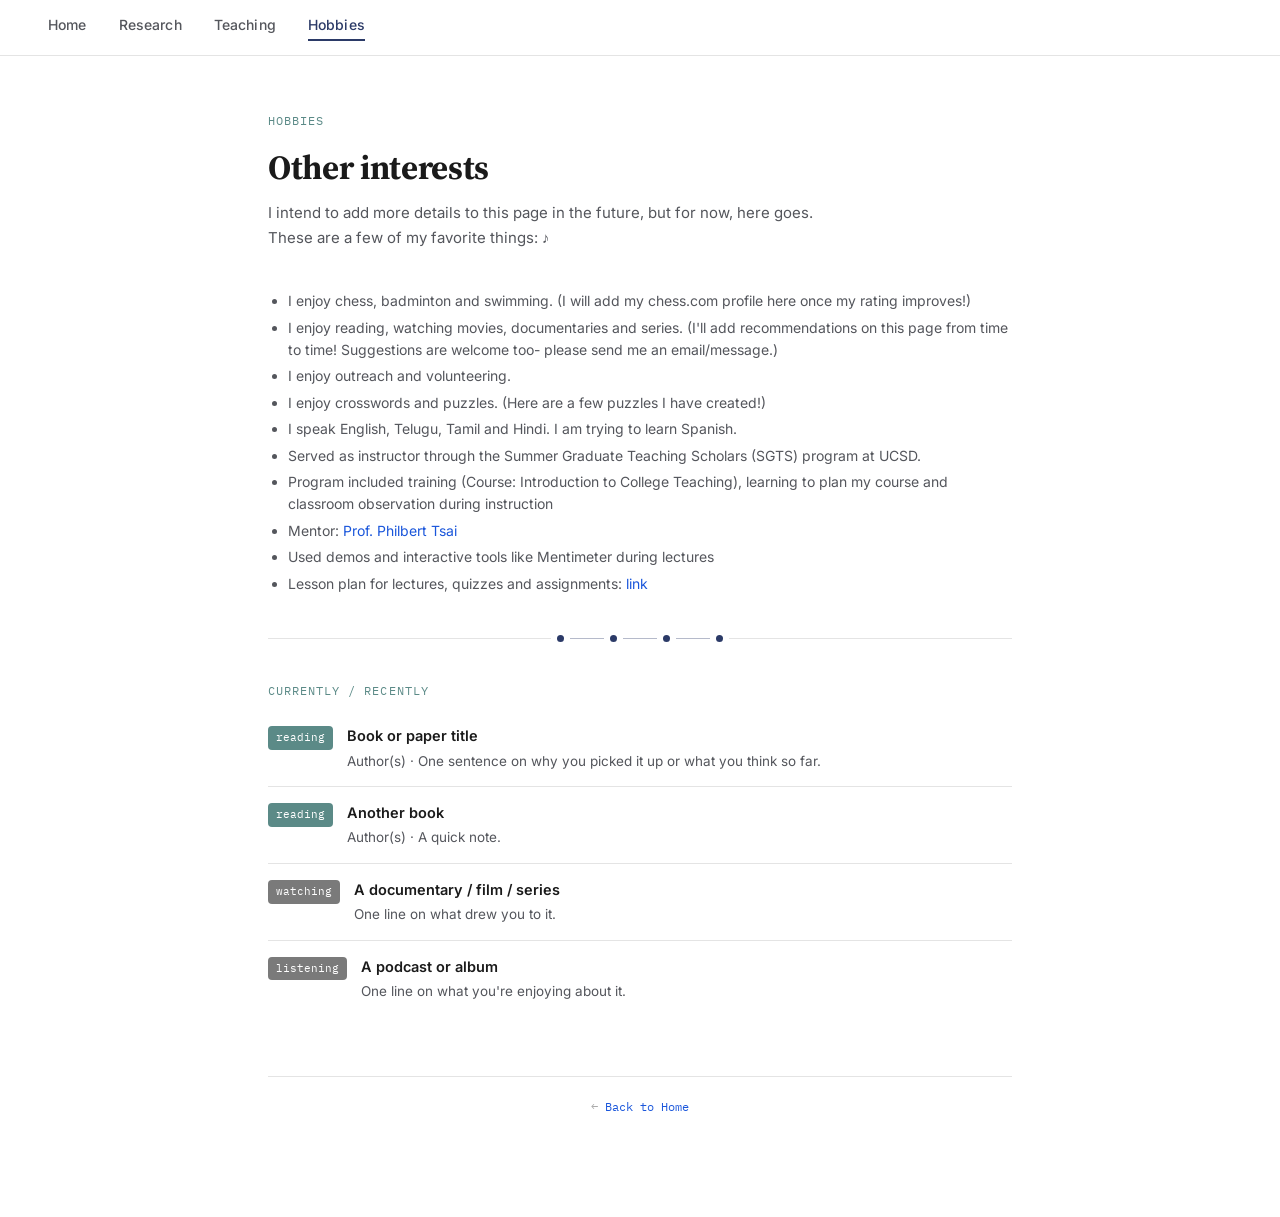
==== hobbies.html @ cababe29 "updated files" ====
<!DOCTYPE html>
<html lang="en">
<head>
<meta charset="UTF-8">
<meta name="viewport" content="width=device-width, initial-scale=1.0">
<title>Hobbies</title>
<link rel="preconnect" href="https://fonts.googleapis.com">
<link href="https://fonts.googleapis.com/css2?family=Source+Serif+4:opsz,wght@8..60,400;8..60,600;8..60,700&family=Inter:wght@400;500;600&family=IBM+Plex+Mono:wght@400;500&display=swap" rel="stylesheet">
<link rel="stylesheet" href="style.css">
<style>
  :root{
    --bg:#ffffff; --ink:#1a1a1a; --ink-soft:#54565c;
    --line:#e4e4e4; --accent:#2b3a67; --accent-soft:#5b8a87; --tag:#f4f5f8;
    --nav-h:56px;
  }
  *{box-sizing:border-box;margin:0;padding:0;}
  body{background:var(--bg);color:var(--ink);font-family:'Inter',sans-serif;line-height:1.6;}


  nav{height:var(--nav-h);border-bottom:1px solid var(--line);display:flex;align-items:center;
    justify-content:space-between;padding:0 48px;position:sticky;top:0;background:#fff;z-index:10;}
  .nav-brand{font-family:'IBM Plex Mono',monospace;font-size:13px;letter-spacing:.05em;color:var(--ink);font-weight:500;}
  .nav-links{display:flex;gap:32px;}
  .nav-links a{font-size:14px;font-weight:500;color:var(--ink-soft);letter-spacing:.01em;
    padding-bottom:3px;border-bottom:2px solid transparent;transition:color .15s;}
  .nav-links a:hover,.nav-links a.active{color:var(--accent);border-bottom-color:var(--accent);}

  .wrap{max-width:800px;margin:0 auto;padding:56px 28px 100px;}

  .page-eyebrow{font-family:'IBM Plex Mono',monospace;font-size:11.5px;letter-spacing:.09em;
    text-transform:uppercase;color:var(--accent-soft);margin-bottom:10px;}
  h1{font-family:'Source Serif 4',serif;font-weight:700;font-size:34px;letter-spacing:-0.01em;margin-bottom:6px;}
  .page-intro{color:var(--ink-soft);font-size:15px;margin-bottom:40px;max-width:580px;line-height:1.65;}

  .lattice{display:flex;align-items:center;margin:40px 0;user-select:none;}
  .lattice .seg{flex:1;height:1px;background:var(--line);}
  .lattice .site{width:7px;height:7px;border-radius:50%;background:var(--accent);margin:0 6px;flex-shrink:0;}
  .lattice .bond{width:34px;height:1px;background:var(--accent);opacity:.35;}

  /* Hobby grid */
  .hobby-grid{display:grid;grid-template-columns:repeat(auto-fill,minmax(220px,1fr));gap:16px;margin-bottom:16px;}
  .hobby-card{
    border:1px solid var(--line);border-radius:8px;padding:20px 18px;
    background:#fff;transition:border-color .15s,background .15s;
  }
  .hobby-card:hover{border-color:var(--accent-soft);background:var(--tag);}
  .hobby-icon{font-size:26px;margin-bottom:10px;line-height:1;}
  .hobby-card h3{font-size:15px;font-weight:600;color:var(--ink);margin-bottom:5px;}
  .hobby-card p{font-size:13.5px;color:var(--ink-soft);margin:0;line-height:1.55;}

  /* Currently reading / watching */
  .shelf{margin-top:8px;}
  .shelf-item{
    display:flex;gap:14px;align-items:flex-start;
    border-bottom:1px solid var(--line);padding:14px 0;
  }
  .shelf-item:last-child{border-bottom:none;}
  .shelf-badge{
    font-family:'IBM Plex Mono',monospace;font-size:11px;color:#fff;
    background:var(--accent);padding:3px 8px;border-radius:4px;flex-shrink:0;margin-top:2px;
    white-space:nowrap;
  }
  .shelf-badge.reading{background:var(--accent-soft);}
  .shelf-item h4{font-size:14.5px;font-weight:600;color:var(--ink);margin-bottom:3px;}
  .shelf-item p{font-size:13.5px;color:var(--ink-soft);margin:0;}

  footer{margin-top:60px;padding-top:20px;border-top:1px solid var(--line);
    font-size:12px;color:#aaa;text-align:center;font-family:'IBM Plex Mono',monospace;}

  @media(max-width:600px){nav{padding:0 18px;}.nav-brand{display:none;}
    .wrap{padding:36px 18px 70px;}h1{font-size:26px;}}
</style>
</head>
<body>

<div id="nav-placeholder"></div>
<script>
  fetch('nav.html')
    .then(res => res.text())
    .then(html => {
      document.getElementById('nav-placeholder').innerHTML = html;
      const current = location.pathname.split('/').pop() || 'index.html';
      document.querySelectorAll('.nav-links a').forEach(a => {
        if (a.getAttribute('href') === current) a.classList.add('active');
      });
    });
</script>

<div class="wrap">
  <p class="page-eyebrow">Hobbies</p>
  <h1>Other interests</h1>
  <p class="page-intro">
    I intend to add more details to this page in the future, but for now, here goes.
    These are a few of my favorite things: &#9834;
     <ul>
        <li>I enjoy chess, badminton and swimming. (I will add my chess.com profile here once my rating improves!) </li>
        <li>I enjoy reading, watching movies, documentaries and series.  (I'll add recommendations on this page from time to time! Suggestions are welcome too- please send me an email/message.)</li>
        <li>I enjoy outreach and volunteering. </li>
        <li>I enjoy crosswords and puzzles. (Here are a few puzzles I have created!)</li>
        <li>I speak English, Telugu, Tamil and Hindi. I am trying to learn Spanish. </li>




        <li>Served as instructor through the Summer Graduate Teaching Scholars (SGTS) program at UCSD. </li>
        <li>Program included training (Course: Introduction to College Teaching), learning to plan my course and classroom observation during instruction</li>
        <li>Mentor: <a href="https://ptsai.physics.ucsd.edu/" target="_blank" rel="noopener">Prof. Philbert Tsai</a></li>
        <li>Used demos and interactive tools like Mentimeter during lectures</li>
        <li>Lesson plan for lectures, quizzes and assignments: <a href="lesson_plan_updated_08_01_2024.pdf" target="_blank" rel="noopener">link</a></li>

        
      </ul>
  </p>

  <!-- Hobby cards -->
   <!--
  <div class="hobby-grid">
    <div class="hobby-card">
      <div class="hobby-icon">🥾</div>
      <h3>Hiking</h3>
      <p>Favourite trails, national parks visited, or anything specific you enjoy about being outdoors.</p>
    </div>
    <div class="hobby-card">
      <div class="hobby-icon">♟️</div>
      <h3>Chess</h3>
      <p>Online handle, rough rating, or anything specific — tournaments, endgame studies, favourite opening.</p>
    </div>
    <div class="hobby-card">
      <div class="hobby-icon">📷</div>
      <h3>Photography</h3>
      <p>Landscape, street, astrophotography — whatever you shoot. Link a gallery if you have one.</p>
    </div>
    <div class="hobby-card">
      <div class="hobby-icon">🍳</div>
      <h3>Cooking</h3>
      <p>Favourite cuisine, a dish you've mastered, or a recipe obsession.</p>
    </div>
    <div class="hobby-card">
      <div class="hobby-icon">🏃</div>
      <h3>Running</h3>
      <p>Weekly mileage, a race you've run, or a long-term goal.</p>
    </div>
    <div class="hobby-card">
      <div class="hobby-icon">🎵</div>
      <h3>Music</h3>
      <p>Instrument, genres, concerts — whatever fits your actual relationship with music.</p>
    </div>
  </div>
  -->
  <div class="lattice">
    <span class="seg"></span><span class="site"></span><span class="bond"></span>
    <span class="site"></span><span class="bond"></span><span class="site"></span>
    <span class="bond"></span><span class="site"></span><span class="seg"></span>
  </div>

  <!-- Currently reading shelf -->
  <p class="page-eyebrow" style="margin-top:0;">Currently / Recently</p>

  <div class="shelf">
    <div class="shelf-item">
      <span class="shelf-badge reading">reading</span>
      <div>
        <h4>Book or paper title</h4>
        <p>Author(s) · One sentence on why you picked it up or what you think so far.</p>
      </div>
    </div>
    <div class="shelf-item">
      <span class="shelf-badge reading">reading</span>
      <div>
        <h4>Another book</h4>
        <p>Author(s) · A quick note.</p>
      </div>
    </div>
    <div class="shelf-item">
      <span class="shelf-badge" style="background:#7a7a7a;">watching</span>
      <div>
        <h4>A documentary / film / series</h4>
        <p>One line on what drew you to it.</p>
      </div>
    </div>
    <div class="shelf-item">
      <span class="shelf-badge" style="background:#7a7a7a;">listening</span>
      <div>
        <h4>A podcast or album</h4>
        <p>One line on what you're enjoying about it.</p>
      </div>
    </div>
  </div>

  <footer>← <a href="index.html">Back to Home</a></footer>
</div>

</body>
</html>
---- style.css ----
/* ========================================
   Shared styles across all pages
   ======================================== */
 
/* ---- Links ---- */
a{color:#1a56db; text-decoration:none;}
a:hover{color:#1134a6;}
ul{padding-left:20px; margin-bottom:10px;}
li{margin-bottom:4px; color:var(--ink-soft); font-size:14px;}
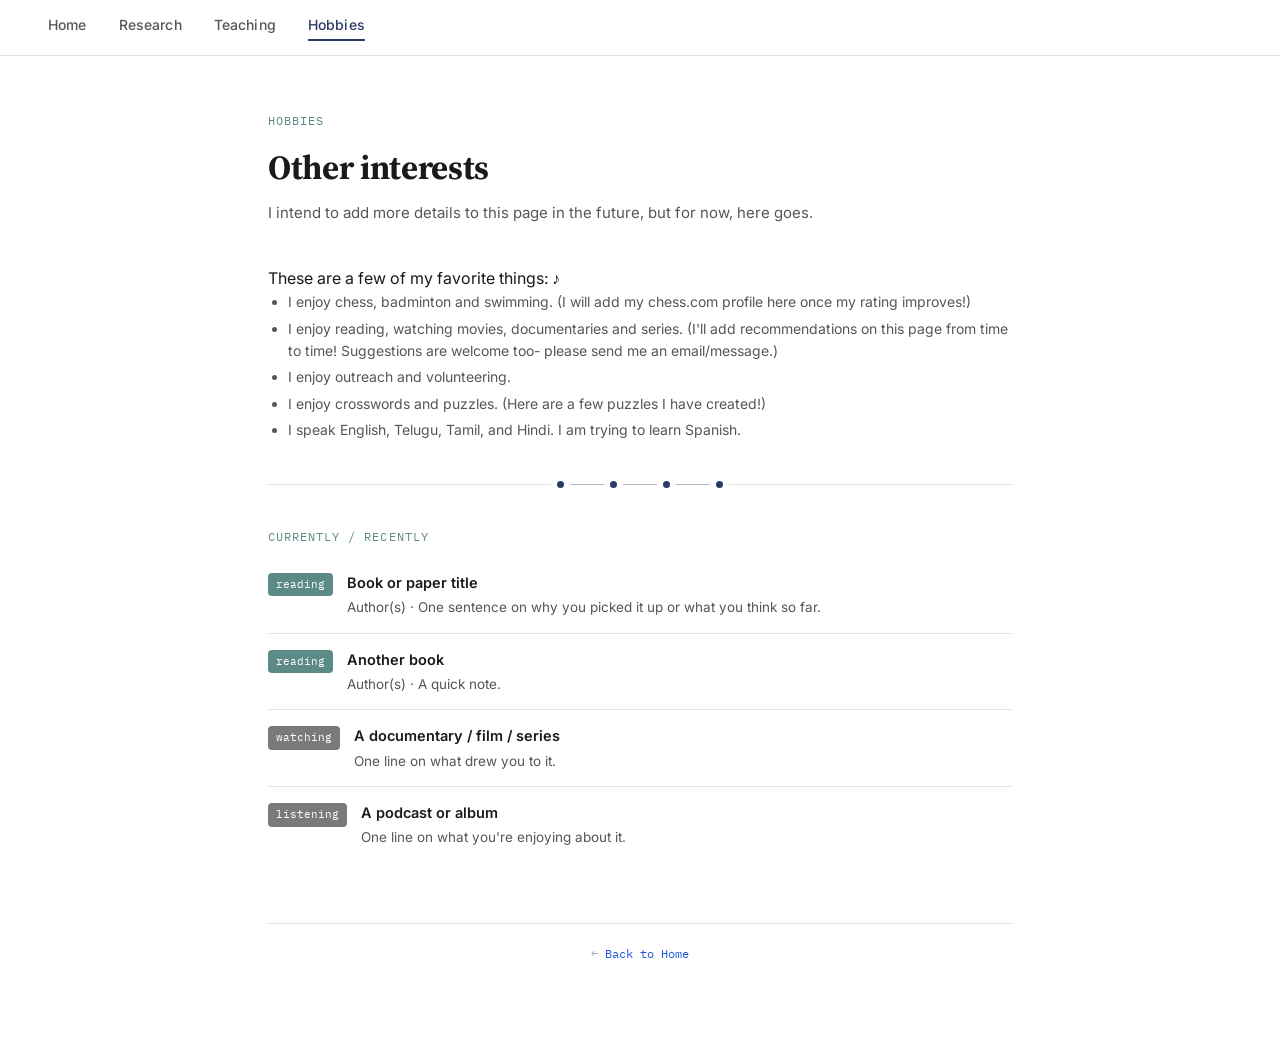
==== commit 1016034f: "updated files" ====
--- a/hobbies.html
+++ b/hobbies.html
@@ -91,24 +91,15 @@
   <h1>Other interests</h1>
   <p class="page-intro">
     I intend to add more details to this page in the future, but for now, here goes.
+  </p>
+  <p class="page-intro"></p>
     These are a few of my favorite things: &#9834;
      <ul>
         <li>I enjoy chess, badminton and swimming. (I will add my chess.com profile here once my rating improves!) </li>
         <li>I enjoy reading, watching movies, documentaries and series.  (I'll add recommendations on this page from time to time! Suggestions are welcome too- please send me an email/message.)</li>
         <li>I enjoy outreach and volunteering. </li>
         <li>I enjoy crosswords and puzzles. (Here are a few puzzles I have created!)</li>
-        <li>I speak English, Telugu, Tamil and Hindi. I am trying to learn Spanish. </li>
-
-
-
-
-        <li>Served as instructor through the Summer Graduate Teaching Scholars (SGTS) program at UCSD. </li>
-        <li>Program included training (Course: Introduction to College Teaching), learning to plan my course and classroom observation during instruction</li>
-        <li>Mentor: <a href="https://ptsai.physics.ucsd.edu/" target="_blank" rel="noopener">Prof. Philbert Tsai</a></li>
-        <li>Used demos and interactive tools like Mentimeter during lectures</li>
-        <li>Lesson plan for lectures, quizzes and assignments: <a href="lesson_plan_updated_08_01_2024.pdf" target="_blank" rel="noopener">link</a></li>
-
-        
+        <li>I speak English, Telugu, Tamil, and Hindi. I am trying to learn Spanish. </li>        
       </ul>
   </p>
 
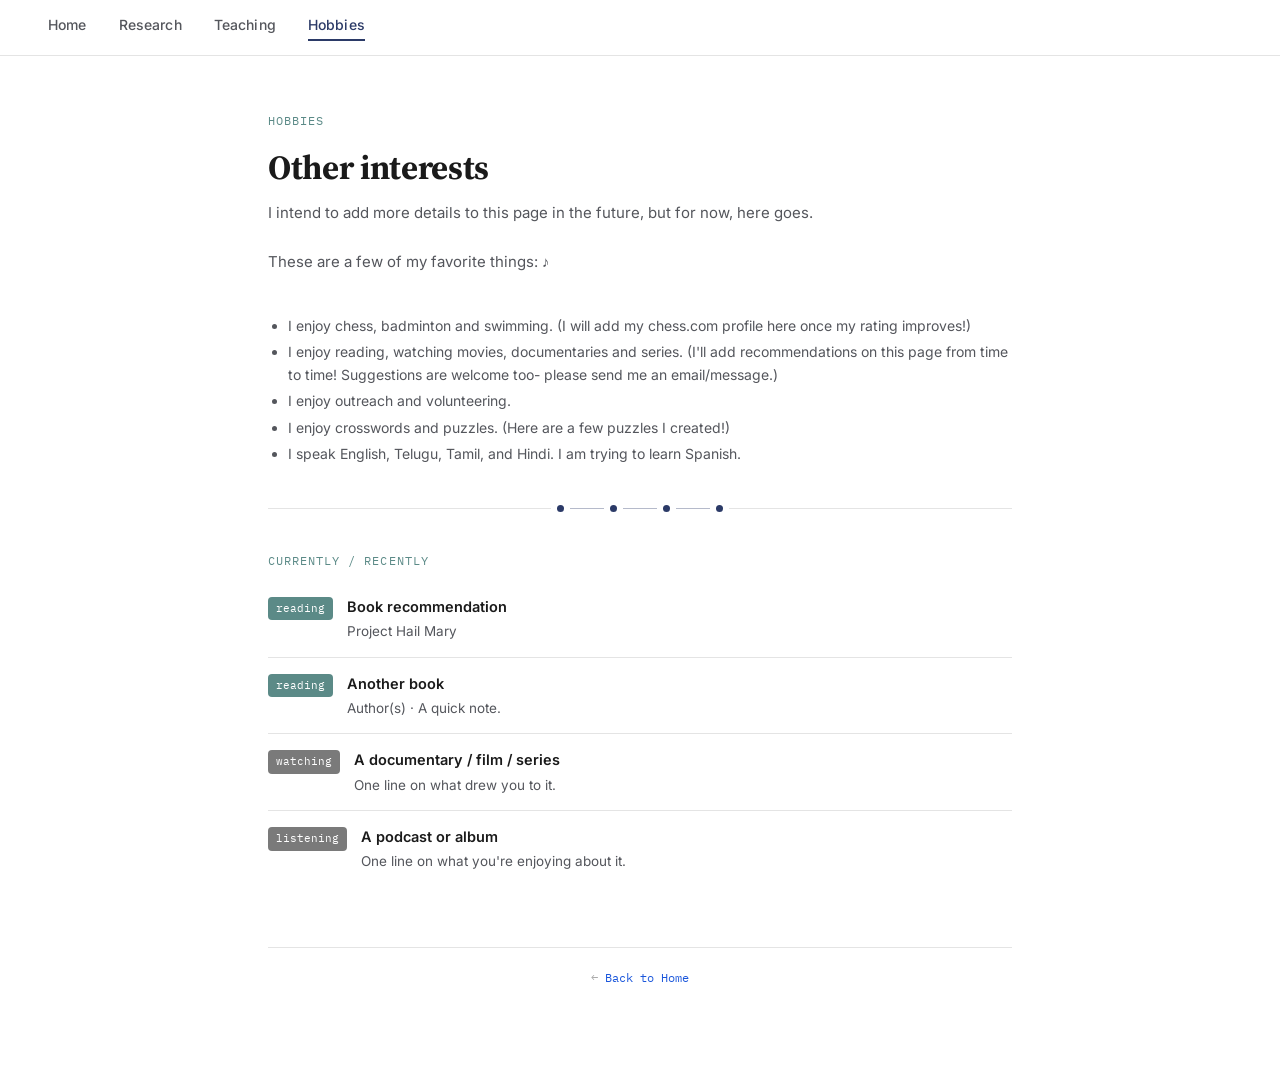
==== commit 959a55d4: "updated files" ====
--- a/hobbies.html
+++ b/hobbies.html
@@ -91,14 +91,13 @@
   <h1>Other interests</h1>
   <p class="page-intro">
     I intend to add more details to this page in the future, but for now, here goes.
-  </p>
-  <p class="page-intro"></p>
+    <br><br>
     These are a few of my favorite things: &#9834;
      <ul>
         <li>I enjoy chess, badminton and swimming. (I will add my chess.com profile here once my rating improves!) </li>
         <li>I enjoy reading, watching movies, documentaries and series.  (I'll add recommendations on this page from time to time! Suggestions are welcome too- please send me an email/message.)</li>
         <li>I enjoy outreach and volunteering. </li>
-        <li>I enjoy crosswords and puzzles. (Here are a few puzzles I have created!)</li>
+        <li>I enjoy crosswords and puzzles. (Here are a few puzzles I created!)</li>
         <li>I speak English, Telugu, Tamil, and Hindi. I am trying to learn Spanish. </li>        
       </ul>
   </p>
@@ -151,8 +150,8 @@
     <div class="shelf-item">
       <span class="shelf-badge reading">reading</span>
       <div>
-        <h4>Book or paper title</h4>
-        <p>Author(s) · One sentence on why you picked it up or what you think so far.</p>
+        <h4>Book recommendation</h4>
+        <p>Project Hail Mary</p>
       </div>
     </div>
     <div class="shelf-item">
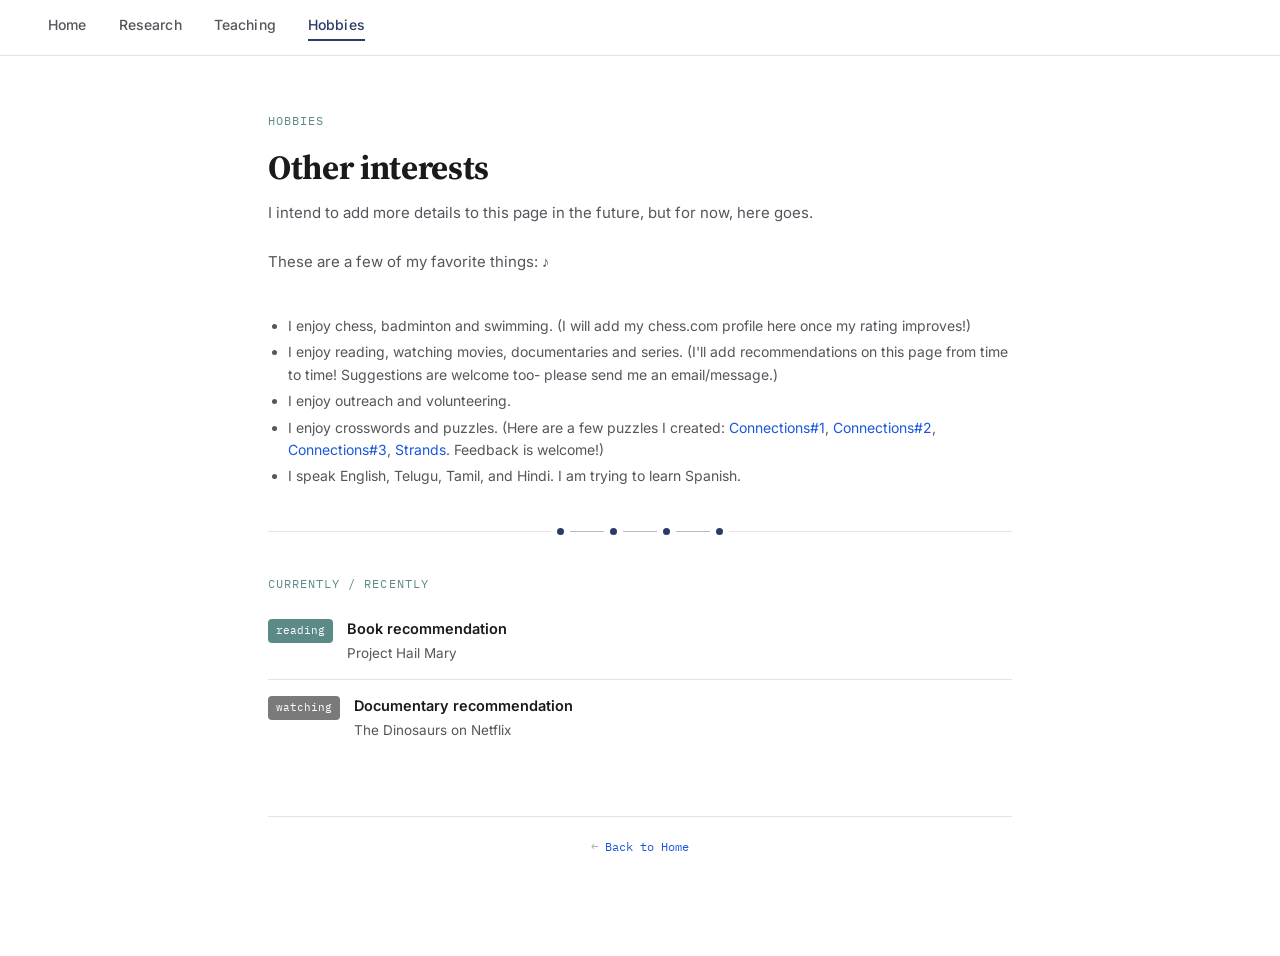
==== commit eb555848: "updated files" ====
--- a/hobbies.html
+++ b/hobbies.html
@@ -97,7 +97,7 @@
         <li>I enjoy chess, badminton and swimming. (I will add my chess.com profile here once my rating improves!) </li>
         <li>I enjoy reading, watching movies, documentaries and series.  (I'll add recommendations on this page from time to time! Suggestions are welcome too- please send me an email/message.)</li>
         <li>I enjoy outreach and volunteering. </li>
-        <li>I enjoy crosswords and puzzles. (Here are a few puzzles I created!)</li>
+        <li>I enjoy crosswords and puzzles. (Here are a few puzzles I created: <a href="https://connections.swellgarfo.com/game/-OA4XK5uA7-3u2wQhucq" target="_blank" rel="noopener">Connections#1</a>, <a href="https://connections.swellgarfo.com/game/-OEWAv1EGh3f1pwHDRqt" target="_blank" rel="noopener">Connections#2</a>, <a href="https://connections.swellgarfo.com/game/-OT5b678F5v8iUVvq1sK" target="_blank" rel="noopener">Connections#3</a>, <a href="https://customstrandsnyt.com/profile/jyotsnagsv27873/" target="_blank" rel="noopener">Strands</a>. Feedback is welcome!)</li>
         <li>I speak English, Telugu, Tamil, and Hindi. I am trying to learn Spanish. </li>        
       </ul>
   </p>
@@ -154,27 +154,15 @@
         <p>Project Hail Mary</p>
       </div>
     </div>
-    <div class="shelf-item">
-      <span class="shelf-badge reading">reading</span>
-      <div>
-        <h4>Another book</h4>
-        <p>Author(s) · A quick note.</p>
-      </div>
-    </div>
+    
     <div class="shelf-item">
       <span class="shelf-badge" style="background:#7a7a7a;">watching</span>
       <div>
-        <h4>A documentary / film / series</h4>
-        <p>One line on what drew you to it.</p>
+        <h4>Documentary recommendation</h4>
+        <p>The Dinosaurs on Netflix</p>
       </div>
     </div>
-    <div class="shelf-item">
-      <span class="shelf-badge" style="background:#7a7a7a;">listening</span>
-      <div>
-        <h4>A podcast or album</h4>
-        <p>One line on what you're enjoying about it.</p>
-      </div>
-    </div>
+    
   </div>
 
   <footer>← <a href="index.html">Back to Home</a></footer>
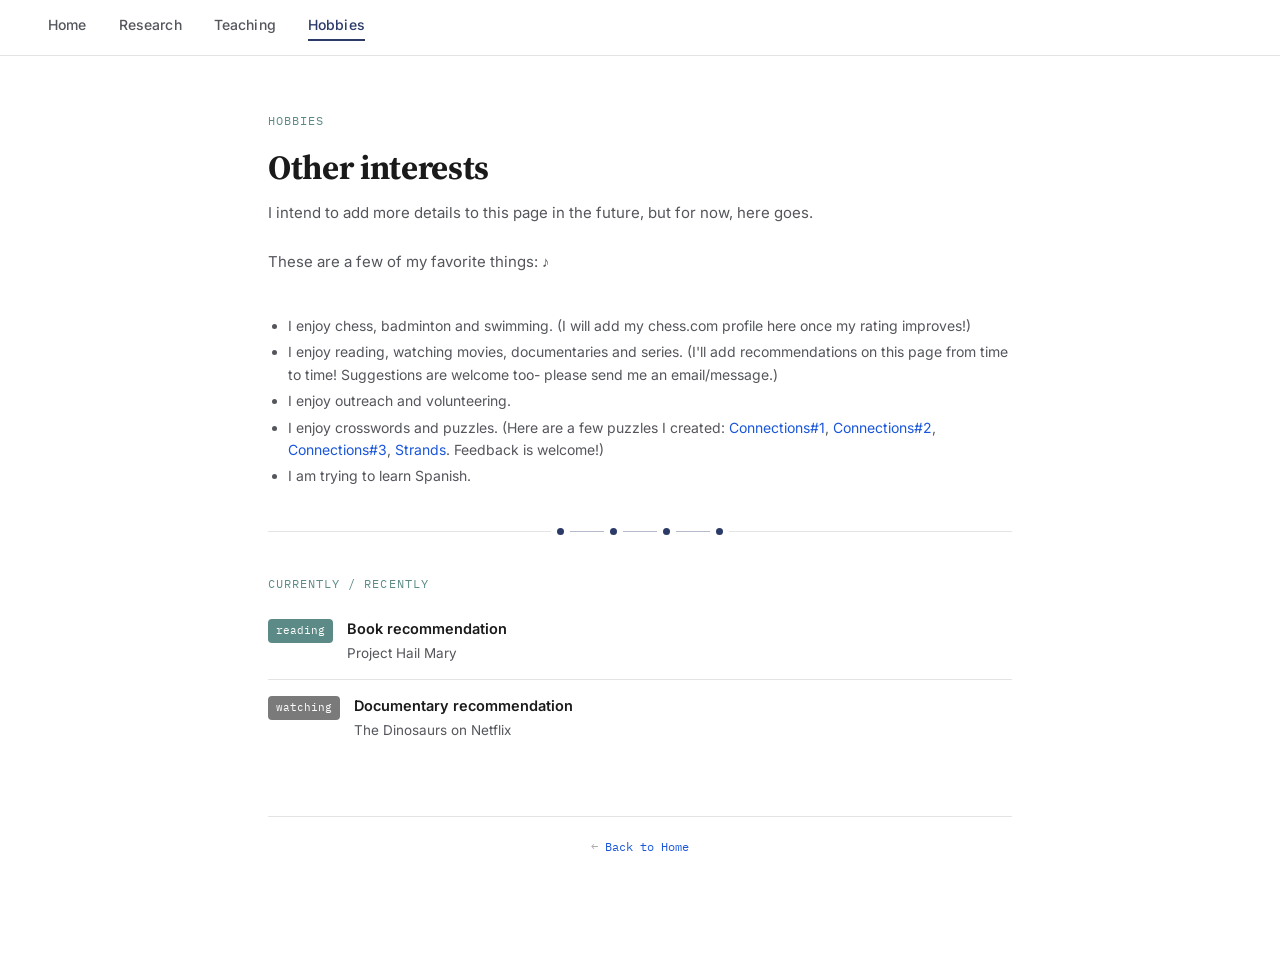
==== commit 0415ddee: "updated files" ====
--- a/hobbies.html
+++ b/hobbies.html
@@ -98,7 +98,7 @@
         <li>I enjoy reading, watching movies, documentaries and series.  (I'll add recommendations on this page from time to time! Suggestions are welcome too- please send me an email/message.)</li>
         <li>I enjoy outreach and volunteering. </li>
         <li>I enjoy crosswords and puzzles. (Here are a few puzzles I created: <a href="https://connections.swellgarfo.com/game/-OA4XK5uA7-3u2wQhucq" target="_blank" rel="noopener">Connections#1</a>, <a href="https://connections.swellgarfo.com/game/-OEWAv1EGh3f1pwHDRqt" target="_blank" rel="noopener">Connections#2</a>, <a href="https://connections.swellgarfo.com/game/-OT5b678F5v8iUVvq1sK" target="_blank" rel="noopener">Connections#3</a>, <a href="https://customstrandsnyt.com/profile/jyotsnagsv27873/" target="_blank" rel="noopener">Strands</a>. Feedback is welcome!)</li>
-        <li>I speak English, Telugu, Tamil, and Hindi. I am trying to learn Spanish. </li>        
+        <li>I am trying to learn Spanish. </li>        
       </ul>
   </p>
 
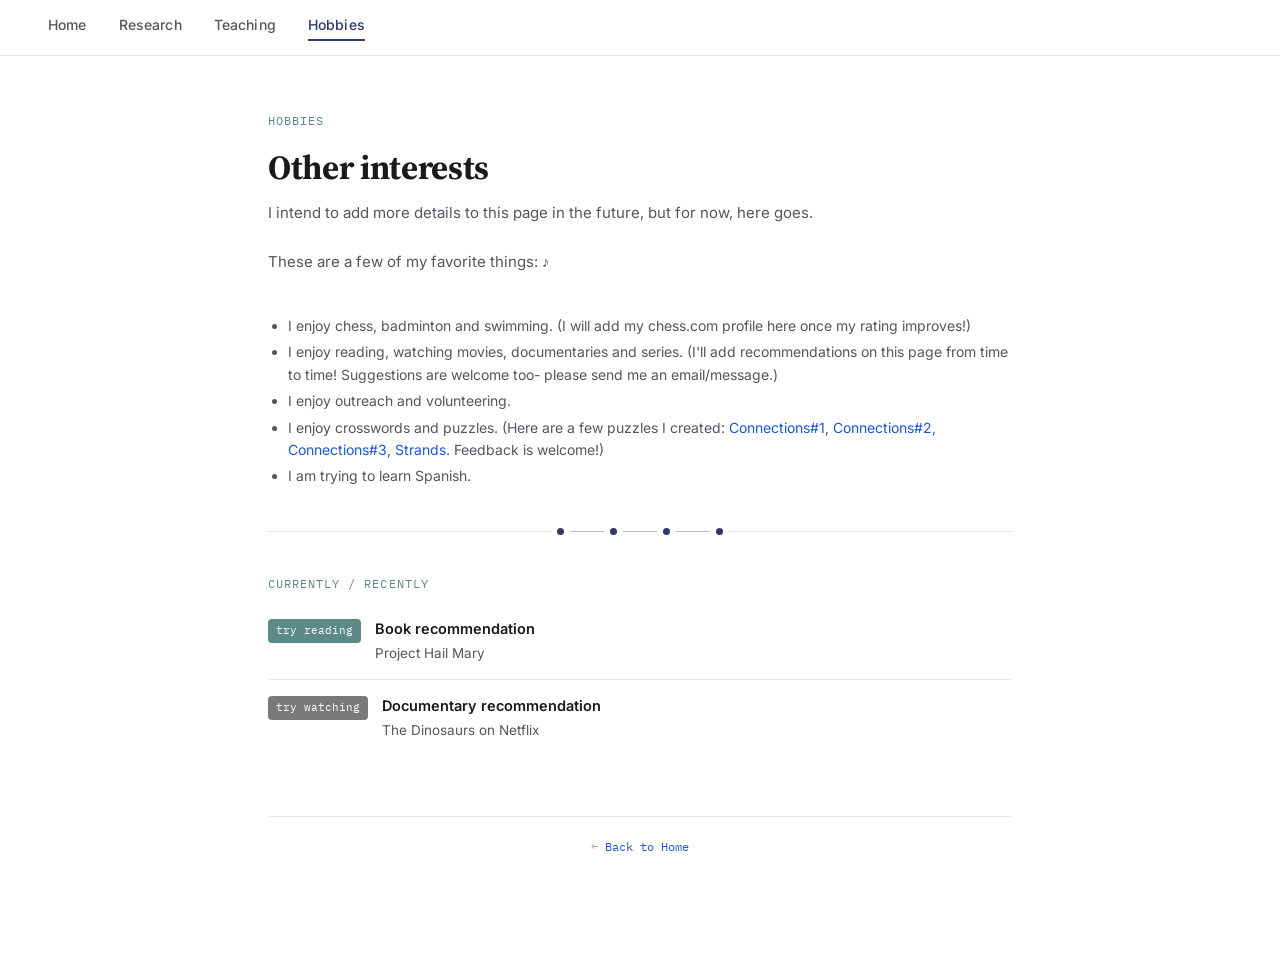
==== commit b5a91ca7: "updated files" ====
--- a/hobbies.html
+++ b/hobbies.html
@@ -148,7 +148,7 @@
 
   <div class="shelf">
     <div class="shelf-item">
-      <span class="shelf-badge reading">reading</span>
+      <span class="shelf-badge reading">try reading</span>
       <div>
         <h4>Book recommendation</h4>
         <p>Project Hail Mary</p>
@@ -156,7 +156,7 @@
     </div>
     
     <div class="shelf-item">
-      <span class="shelf-badge" style="background:#7a7a7a;">watching</span>
+      <span class="shelf-badge" style="background:#7a7a7a;">try watching</span>
       <div>
         <h4>Documentary recommendation</h4>
         <p>The Dinosaurs on Netflix</p>
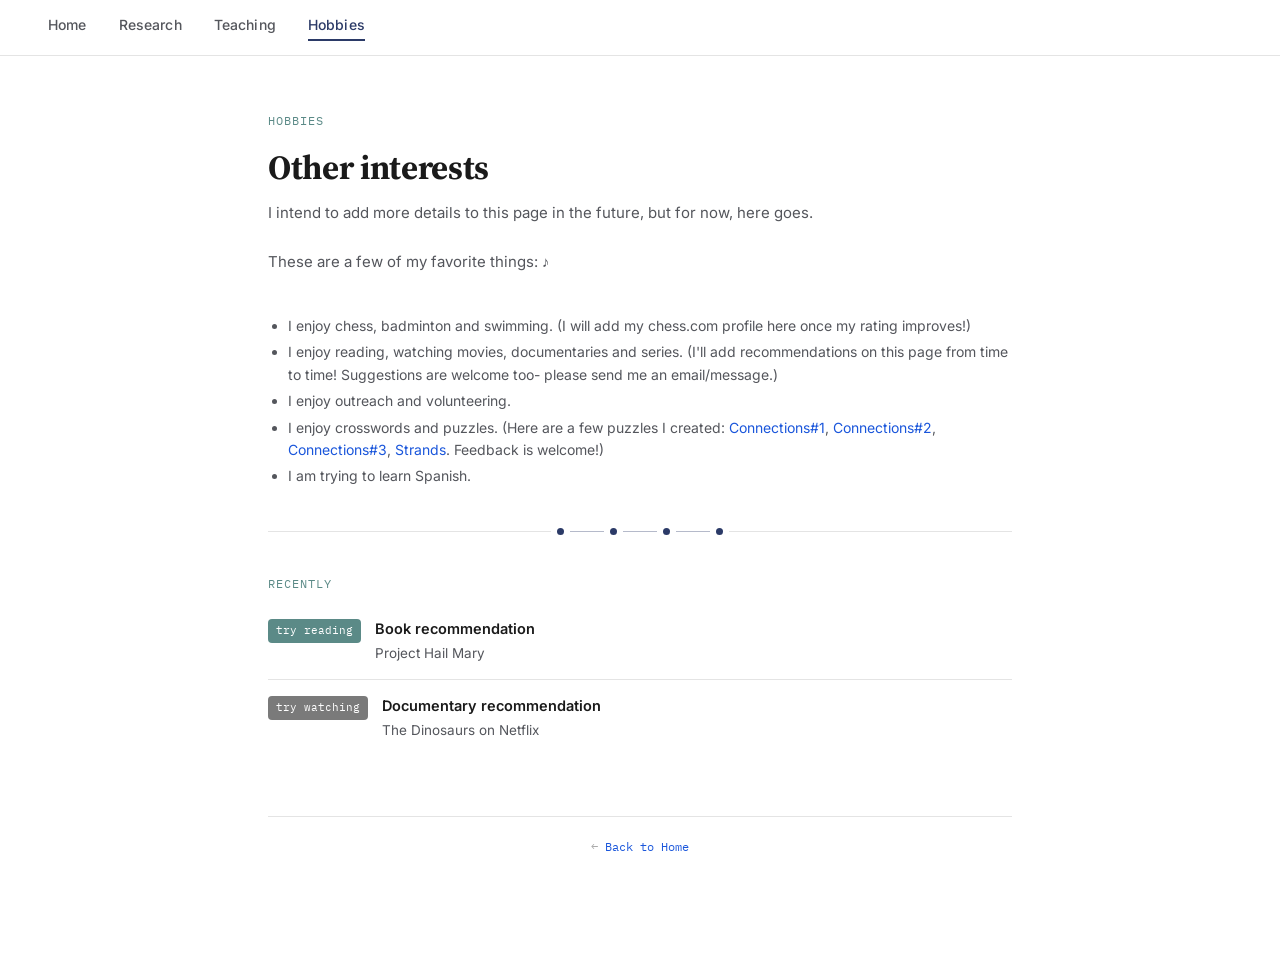
==== commit 6a310050: "updated files" ====
--- a/hobbies.html
+++ b/hobbies.html
@@ -144,7 +144,7 @@
   </div>
 
   <!-- Currently reading shelf -->
-  <p class="page-eyebrow" style="margin-top:0;">Currently / Recently</p>
+  <p class="page-eyebrow" style="margin-top:0;">Recently</p>
 
   <div class="shelf">
     <div class="shelf-item">
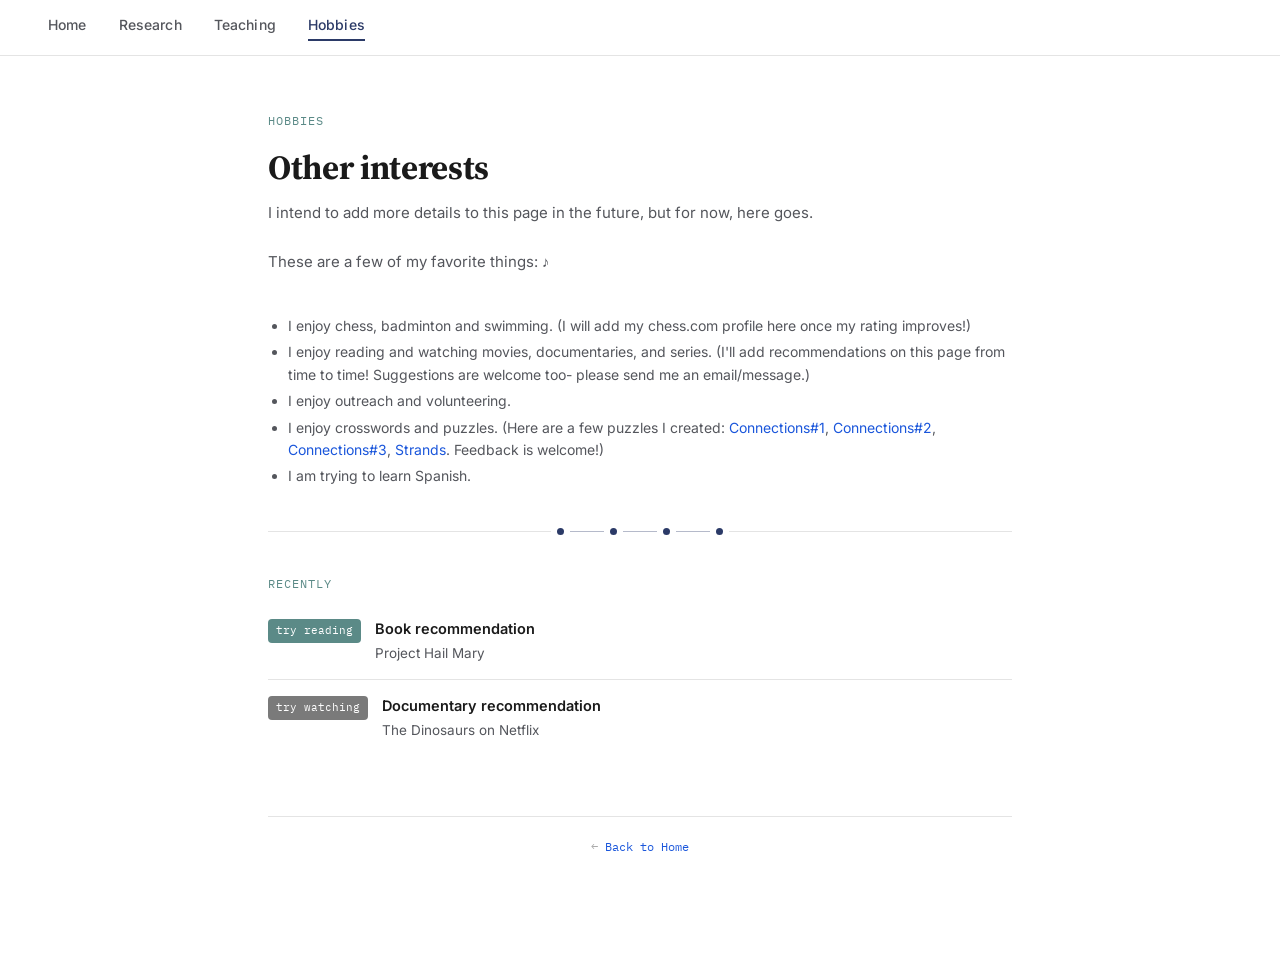
==== commit d9d00c3e: "updated files" ====
--- a/hobbies.html
+++ b/hobbies.html
@@ -95,7 +95,7 @@
     These are a few of my favorite things: &#9834;
      <ul>
         <li>I enjoy chess, badminton and swimming. (I will add my chess.com profile here once my rating improves!) </li>
-        <li>I enjoy reading, watching movies, documentaries and series.  (I'll add recommendations on this page from time to time! Suggestions are welcome too- please send me an email/message.)</li>
+        <li>I enjoy reading and watching movies, documentaries, and series.  (I'll add recommendations on this page from time to time! Suggestions are welcome too- please send me an email/message.)</li>
         <li>I enjoy outreach and volunteering. </li>
         <li>I enjoy crosswords and puzzles. (Here are a few puzzles I created: <a href="https://connections.swellgarfo.com/game/-OA4XK5uA7-3u2wQhucq" target="_blank" rel="noopener">Connections#1</a>, <a href="https://connections.swellgarfo.com/game/-OEWAv1EGh3f1pwHDRqt" target="_blank" rel="noopener">Connections#2</a>, <a href="https://connections.swellgarfo.com/game/-OT5b678F5v8iUVvq1sK" target="_blank" rel="noopener">Connections#3</a>, <a href="https://customstrandsnyt.com/profile/jyotsnagsv27873/" target="_blank" rel="noopener">Strands</a>. Feedback is welcome!)</li>
         <li>I am trying to learn Spanish. </li>        
